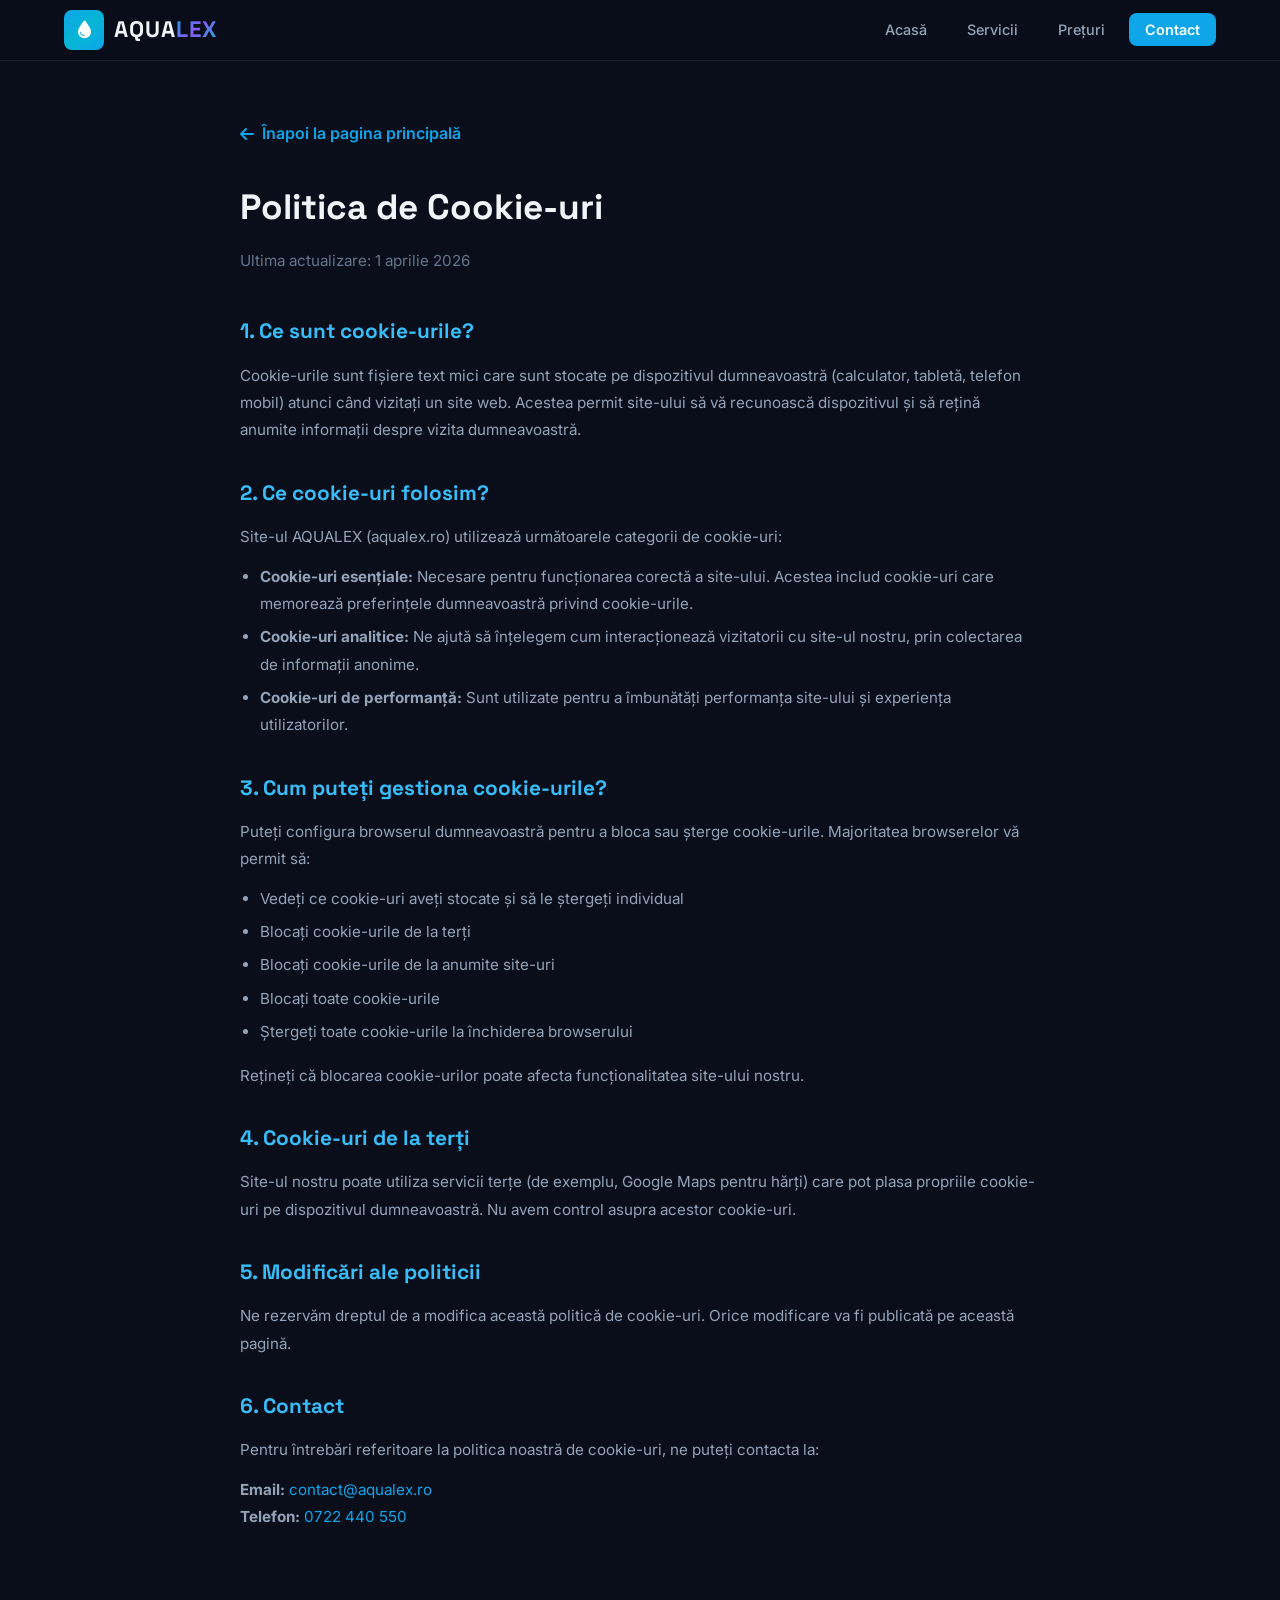
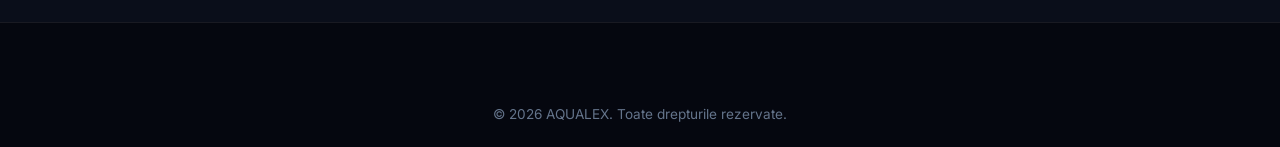
==== cookies.html @ d28e045d "Initial commit - AQUALEX modern car wash website" ====
<!DOCTYPE html>
<html lang="ro">
<head>
    <meta charset="UTF-8">
    <meta name="viewport" content="width=device-width, initial-scale=1.0">
    <title>Politica de Cookie-uri | AQUALEX</title>
    <link rel="preconnect" href="https://fonts.googleapis.com">
    <link rel="preconnect" href="https://fonts.gstatic.com" crossorigin>
    <link href="https://fonts.googleapis.com/css2?family=Inter:wght@300;400;500;600;700&family=Space+Grotesk:wght@400;500;600;700&display=swap" rel="stylesheet">
    <link rel="stylesheet" href="https://cdnjs.cloudflare.com/ajax/libs/font-awesome/6.5.1/css/all.min.css">
    <link rel="stylesheet" href="styles.css">
    <style>
        .legal-page { padding: 120px 0 80px; }
        .legal-page h1 { font-family: var(--font-display); font-size: 2.2rem; margin-bottom: 10px; }
        .legal-page .subtitle { color: var(--text-muted); margin-bottom: 40px; }
        .legal-content { max-width: 800px; margin: 0 auto; }
        .legal-content h2 { font-family: var(--font-display); font-size: 1.3rem; margin: 32px 0 12px; color: var(--primary-light); }
        .legal-content p, .legal-content li { color: var(--text-secondary); font-size: 0.95rem; line-height: 1.8; margin-bottom: 12px; }
        .legal-content ul { padding-left: 20px; margin-bottom: 16px; }
        .legal-content li { list-style: disc; margin-bottom: 6px; }
        .back-link { display: inline-flex; align-items: center; gap: 8px; color: var(--primary); font-weight: 600; margin-bottom: 30px; }
        .back-link:hover { gap: 12px; }
    </style>
</head>
<body>
    <nav id="navbar" class="navbar scrolled">
        <div class="nav-container">
            <a href="index.html" class="nav-logo">
                <div class="logo-icon"><i class="fas fa-droplet"></i></div>
                <span class="logo-text">AQUA<span class="logo-highlight">LEX</span></span>
            </a>
            <ul class="nav-menu">
                <li><a href="index.html" class="nav-link">Acasă</a></li>
                <li><a href="index.html#services" class="nav-link">Servicii</a></li>
                <li><a href="index.html#pricing" class="nav-link">Prețuri</a></li>
                <li><a href="index.html#contact" class="nav-link nav-cta">Contact</a></li>
            </ul>
        </div>
    </nav>

    <section class="legal-page">
        <div class="container">
            <div class="legal-content">
                <a href="index.html" class="back-link"><i class="fas fa-arrow-left"></i> Înapoi la pagina principală</a>
                <h1>Politica de Cookie-uri</h1>
                <p class="subtitle">Ultima actualizare: 1 aprilie 2026</p>

                <h2>1. Ce sunt cookie-urile?</h2>
                <p>Cookie-urile sunt fișiere text mici care sunt stocate pe dispozitivul dumneavoastră (calculator, tabletă, telefon mobil) atunci când vizitați un site web. Acestea permit site-ului să vă recunoască dispozitivul și să rețină anumite informații despre vizita dumneavoastră.</p>

                <h2>2. Ce cookie-uri folosim?</h2>
                <p>Site-ul AQUALEX (aqualex.ro) utilizează următoarele categorii de cookie-uri:</p>
                <ul>
                    <li><strong>Cookie-uri esențiale:</strong> Necesare pentru funcționarea corectă a site-ului. Acestea includ cookie-uri care memorează preferințele dumneavoastră privind cookie-urile.</li>
                    <li><strong>Cookie-uri analitice:</strong> Ne ajută să înțelegem cum interacționează vizitatorii cu site-ul nostru, prin colectarea de informații anonime.</li>
                    <li><strong>Cookie-uri de performanță:</strong> Sunt utilizate pentru a îmbunătăți performanța site-ului și experiența utilizatorilor.</li>
                </ul>

                <h2>3. Cum puteți gestiona cookie-urile?</h2>
                <p>Puteți configura browserul dumneavoastră pentru a bloca sau șterge cookie-urile. Majoritatea browserelor vă permit să:</p>
                <ul>
                    <li>Vedeți ce cookie-uri aveți stocate și să le ștergeți individual</li>
                    <li>Blocați cookie-urile de la terți</li>
                    <li>Blocați cookie-urile de la anumite site-uri</li>
                    <li>Blocați toate cookie-urile</li>
                    <li>Ștergeți toate cookie-urile la închiderea browserului</li>
                </ul>
                <p>Rețineți că blocarea cookie-urilor poate afecta funcționalitatea site-ului nostru.</p>

                <h2>4. Cookie-uri de la terți</h2>
                <p>Site-ul nostru poate utiliza servicii terțe (de exemplu, Google Maps pentru hărți) care pot plasa propriile cookie-uri pe dispozitivul dumneavoastră. Nu avem control asupra acestor cookie-uri.</p>

                <h2>5. Modificări ale politicii</h2>
                <p>Ne rezervăm dreptul de a modifica această politică de cookie-uri. Orice modificare va fi publicată pe această pagină.</p>

                <h2>6. Contact</h2>
                <p>Pentru întrebări referitoare la politica noastră de cookie-uri, ne puteți contacta la:</p>
                <p><strong>Email:</strong> <a href="mailto:contact@aqualex.ro" style="color: var(--primary)">contact@aqualex.ro</a><br>
                <strong>Telefon:</strong> <a href="tel:0722440550" style="color: var(--primary)">0722 440 550</a></p>
            </div>
        </div>
    </section>

    <footer class="footer">
        <div class="container">
            <div class="footer-bottom" style="border-top: none;">
                <p>&copy; 2026 AQUALEX. Toate drepturile rezervate.</p>
            </div>
        </div>
    </footer>
</body>
</html>
---- styles.css ----
/* ===== CSS Variables & Reset ===== */
:root {
    --primary: #0ea5e9;
    --primary-dark: #0284c7;
    --primary-light: #38bdf8;
    --accent: #06b6d4;
    --bg-dark: #0a0e1a;
    --bg-section: #0d1225;
    --bg-card: rgba(15, 23, 42, 0.8);
    --bg-card-hover: rgba(20, 30, 55, 0.9);
    --glass: rgba(255, 255, 255, 0.05);
    --glass-border: rgba(255, 255, 255, 0.08);
    --text-primary: #f1f5f9;
    --text-secondary: #94a3b8;
    --text-muted: #64748b;
    --gradient-primary: linear-gradient(135deg, #0ea5e9, #06b6d4, #0ea5e9);
    --gradient-hero: linear-gradient(135deg, #0ea5e9 0%, #8b5cf6 50%, #06b6d4 100%);
    --gradient-card: linear-gradient(145deg, rgba(14, 165, 233, 0.1), rgba(6, 182, 212, 0.05));
    --shadow-sm: 0 2px 8px rgba(0, 0, 0, 0.3);
    --shadow-md: 0 4px 20px rgba(0, 0, 0, 0.4);
    --shadow-lg: 0 8px 40px rgba(0, 0, 0, 0.5);
    --shadow-glow: 0 0 30px rgba(14, 165, 233, 0.2);
    --radius-sm: 8px;
    --radius-md: 12px;
    --radius-lg: 20px;
    --radius-xl: 28px;
    --transition: 0.3s cubic-bezier(0.4, 0, 0.2, 1);
    --font-main: 'Inter', -apple-system, BlinkMacSystemFont, sans-serif;
    --font-display: 'Space Grotesk', sans-serif;
}

*, *::before, *::after {
    margin: 0;
    padding: 0;
    box-sizing: border-box;
}

html {
    scroll-behavior: smooth;
    scroll-padding-top: 80px;
}

body {
    font-family: var(--font-main);
    background: var(--bg-dark);
    color: var(--text-primary);
    line-height: 1.7;
    overflow-x: hidden;
    -webkit-font-smoothing: antialiased;
}

a {
    text-decoration: none;
    color: inherit;
    transition: var(--transition);
}

ul { list-style: none; }
img { max-width: 100%; display: block; }

.container {
    max-width: 1200px;
    margin: 0 auto;
    padding: 0 24px;
}

.section {
    padding: 100px 0;
    position: relative;
}

/* ===== Preloader ===== */
#preloader {
    position: fixed;
    inset: 0;
    background: var(--bg-dark);
    z-index: 10000;
    display: flex;
    align-items: center;
    justify-content: center;
    transition: opacity 0.5s, visibility 0.5s;
}

#preloader.hidden {
    opacity: 0;
    visibility: hidden;
}

.loader {
    display: flex;
    flex-direction: column;
    align-items: center;
    gap: 20px;
}

.loader span {
    font-family: var(--font-display);
    font-size: 1.5rem;
    font-weight: 700;
    letter-spacing: 4px;
    background: var(--gradient-hero);
    -webkit-background-clip: text;
    -webkit-text-fill-color: transparent;
    background-clip: text;
}

.water-drop {
    width: 40px;
    height: 40px;
    background: var(--gradient-primary);
    border-radius: 50% 50% 50% 0;
    transform: rotate(-45deg);
    animation: dropPulse 1.2s ease-in-out infinite;
}

@keyframes dropPulse {
    0%, 100% { transform: rotate(-45deg) scale(1); opacity: 1; }
    50% { transform: rotate(-45deg) scale(1.2); opacity: 0.7; }
}

/* ===== Cookie Banner ===== */
.cookie-banner {
    position: fixed;
    bottom: 0;
    left: 0;
    right: 0;
    z-index: 9999;
    background: rgba(10, 14, 26, 0.98);
    backdrop-filter: blur(20px);
    border-top: 1px solid var(--glass-border);
    padding: 20px;
    transform: translateY(100%);
    transition: transform 0.5s cubic-bezier(0.4, 0, 0.2, 1);
}

.cookie-banner.show {
    transform: translateY(0);
}

.cookie-content {
    max-width: 1200px;
    margin: 0 auto;
    display: flex;
    align-items: center;
    gap: 16px;
    flex-wrap: wrap;
}

.cookie-content i {
    font-size: 1.8rem;
    color: var(--primary);
}

.cookie-content p {
    flex: 1;
    min-width: 280px;
    font-size: 0.9rem;
    color: var(--text-secondary);
}

.cookie-content p a {
    color: var(--primary);
    text-decoration: underline;
}

.cookie-buttons {
    display: flex;
    gap: 10px;
}

.btn-cookie {
    padding: 10px 24px;
    border-radius: var(--radius-sm);
    border: none;
    cursor: pointer;
    font-family: var(--font-main);
    font-weight: 600;
    font-size: 0.85rem;
    transition: var(--transition);
}

.btn-cookie.accept {
    background: var(--primary);
    color: white;
}

.btn-cookie.accept:hover {
    background: var(--primary-dark);
}

.btn-cookie.reject {
    background: transparent;
    color: var(--text-secondary);
    border: 1px solid var(--glass-border);
}

.btn-cookie.reject:hover {
    border-color: var(--text-muted);
    color: var(--text-primary);
}

/* ===== Navigation ===== */
.navbar {
    position: fixed;
    top: 0;
    left: 0;
    right: 0;
    z-index: 1000;
    padding: 16px 0;
    transition: var(--transition);
}

.navbar.scrolled {
    background: rgba(10, 14, 26, 0.95);
    backdrop-filter: blur(20px);
    border-bottom: 1px solid var(--glass-border);
    padding: 10px 0;
}

.nav-container {
    max-width: 1200px;
    margin: 0 auto;
    padding: 0 24px;
    display: flex;
    align-items: center;
    justify-content: space-between;
}

.nav-logo {
    display: flex;
    align-items: center;
    gap: 10px;
    z-index: 1001;
}

.logo-icon {
    width: 40px;
    height: 40px;
    background: var(--gradient-primary);
    border-radius: var(--radius-sm);
    display: flex;
    align-items: center;
    justify-content: center;
    font-size: 1.1rem;
    color: white;
}

.logo-text {
    font-family: var(--font-display);
    font-size: 1.4rem;
    font-weight: 700;
    color: var(--text-primary);
    letter-spacing: 1px;
}

.logo-highlight {
    background: var(--gradient-hero);
    -webkit-background-clip: text;
    -webkit-text-fill-color: transparent;
    background-clip: text;
}

.nav-menu {
    display: flex;
    align-items: center;
    gap: 8px;
}

.nav-link {
    padding: 8px 16px;
    font-size: 0.9rem;
    font-weight: 500;
    color: var(--text-secondary);
    border-radius: var(--radius-sm);
    transition: var(--transition);
}

.nav-link:hover, .nav-link.active {
    color: var(--text-primary);
    background: var(--glass);
}

.nav-cta {
    background: var(--primary) !important;
    color: white !important;
    font-weight: 600;
}

.nav-cta:hover {
    background: var(--primary-dark) !important;
    transform: translateY(-1px);
}

.nav-toggle {
    display: none;
    flex-direction: column;
    gap: 5px;
    cursor: pointer;
    z-index: 1001;
    padding: 5px;
}

.nav-toggle span {
    width: 24px;
    height: 2px;
    background: var(--text-primary);
    transition: var(--transition);
    border-radius: 2px;
}

.nav-toggle.active span:nth-child(1) {
    transform: rotate(45deg) translate(5px, 5px);
}

.nav-toggle.active span:nth-child(2) {
    opacity: 0;
}

.nav-toggle.active span:nth-child(3) {
    transform: rotate(-45deg) translate(5px, -5px);
}

/* ===== Hero ===== */
.hero {
    min-height: 100vh;
    display: flex;
    align-items: center;
    justify-content: center;
    position: relative;
    overflow: hidden;
    padding-top: 80px;
}

.hero-bg {
    position: absolute;
    inset: 0;
    overflow: hidden;
}

.gradient-orb {
    position: absolute;
    border-radius: 50%;
    filter: blur(100px);
    opacity: 0.4;
}

.orb-1 {
    width: 600px;
    height: 600px;
    background: var(--primary);
    top: -200px;
    right: -100px;
    animation: orbFloat 8s ease-in-out infinite;
}

.orb-2 {
    width: 400px;
    height: 400px;
    background: #8b5cf6;
    bottom: -100px;
    left: -100px;
    animation: orbFloat 10s ease-in-out infinite reverse;
}

.orb-3 {
    width: 300px;
    height: 300px;
    background: var(--accent);
    top: 50%;
    left: 50%;
    transform: translate(-50%, -50%);
    animation: orbFloat 12s ease-in-out infinite 2s;
}

@keyframes orbFloat {
    0%, 100% { transform: translate(0, 0); }
    33% { transform: translate(30px, -30px); }
    66% { transform: translate(-20px, 20px); }
}

.hero-particles {
    position: absolute;
    inset: 0;
}

.particle {
    position: absolute;
    width: 3px;
    height: 3px;
    background: var(--primary-light);
    border-radius: 50%;
    opacity: 0;
    animation: particleFloat linear infinite;
}

@keyframes particleFloat {
    0% { opacity: 0; transform: translateY(100vh) scale(0); }
    10% { opacity: 0.6; }
    90% { opacity: 0.6; }
    100% { opacity: 0; transform: translateY(-100px) scale(1); }
}

.hero-content {
    text-align: center;
    position: relative;
    z-index: 1;
    max-width: 800px;
    padding: 0 24px;
}

.hero-badge {
    display: inline-flex;
    align-items: center;
    gap: 8px;
    padding: 8px 20px;
    background: rgba(14, 165, 233, 0.15);
    border: 1px solid rgba(14, 165, 233, 0.3);
    border-radius: 50px;
    font-size: 0.85rem;
    color: var(--primary-light);
    margin-bottom: 24px;
    animation: fadeInDown 0.8s ease;
}

.hero-badge i {
    font-size: 0.75rem;
}

.hero h1 {
    font-family: var(--font-display);
    font-size: clamp(2.5rem, 6vw, 4.5rem);
    font-weight: 800;
    line-height: 1.1;
    margin-bottom: 20px;
    animation: fadeInUp 0.8s ease 0.2s both;
}

.gradient-text {
    background: var(--gradient-hero);
    -webkit-background-clip: text;
    -webkit-text-fill-color: transparent;
    background-clip: text;
    background-size: 200% auto;
    animation: gradientShift 4s ease-in-out infinite;
}

@keyframes gradientShift {
    0%, 100% { background-position: 0% center; }
    50% { background-position: 100% center; }
}

.hero-subtitle {
    font-size: 1.15rem;
    color: var(--text-secondary);
    margin-bottom: 36px;
    animation: fadeInUp 0.8s ease 0.4s both;
}

.hero-actions {
    display: flex;
    gap: 16px;
    justify-content: center;
    flex-wrap: wrap;
    margin-bottom: 60px;
    animation: fadeInUp 0.8s ease 0.6s both;
}

/* Buttons */
.btn {
    display: inline-flex;
    align-items: center;
    gap: 10px;
    padding: 14px 32px;
    border-radius: var(--radius-xl);
    font-family: var(--font-main);
    font-weight: 600;
    font-size: 0.95rem;
    border: none;
    cursor: pointer;
    transition: var(--transition);
    position: relative;
    overflow: hidden;
}

.btn-primary {
    background: var(--gradient-primary);
    color: white;
    box-shadow: 0 4px 20px rgba(14, 165, 233, 0.3);
}

.btn-primary:hover {
    transform: translateY(-2px);
    box-shadow: 0 6px 30px rgba(14, 165, 233, 0.4);
}

.btn-primary i {
    transition: transform 0.3s;
}

.btn-primary:hover i {
    transform: translateX(4px);
}

.btn-outline {
    background: transparent;
    color: var(--text-primary);
    border: 1.5px solid var(--glass-border);
    backdrop-filter: blur(10px);
}

.btn-outline:hover {
    border-color: var(--primary);
    color: var(--primary-light);
    background: rgba(14, 165, 233, 0.1);
    transform: translateY(-2px);
}

.btn-full {
    width: 100%;
    justify-content: center;
}

/* Hero Stats */
.hero-stats {
    display: flex;
    align-items: center;
    justify-content: center;
    gap: 40px;
    animation: fadeInUp 0.8s ease 0.8s both;
}

.stat {
    text-align: center;
}

.stat-number {
    font-family: var(--font-display);
    font-size: 2.2rem;
    font-weight: 700;
    color: var(--text-primary);
}

.stat-plus {
    font-family: var(--font-display);
    font-size: 1.5rem;
    font-weight: 700;
    color: var(--primary);
}

.stat-label {
    display: block;
    font-size: 0.85rem;
    color: var(--text-muted);
    margin-top: 4px;
}

.stat-divider {
    width: 1px;
    height: 40px;
    background: var(--glass-border);
}

/* Scroll Indicator */
.scroll-indicator {
    position: absolute;
    bottom: 30px;
    left: 50%;
    transform: translateX(-50%);
    display: flex;
    flex-direction: column;
    align-items: center;
    gap: 8px;
    animation: fadeInUp 1s ease 1.2s both;
}

.mouse {
    width: 24px;
    height: 38px;
    border: 2px solid var(--text-muted);
    border-radius: 12px;
    display: flex;
    justify-content: center;
    padding-top: 8px;
}

.wheel {
    width: 3px;
    height: 8px;
    background: var(--primary);
    border-radius: 3px;
    animation: scroll 2s ease-in-out infinite;
}

@keyframes scroll {
    0% { opacity: 1; transform: translateY(0); }
    100% { opacity: 0; transform: translateY(12px); }
}

.scroll-indicator span {
    font-size: 0.7rem;
    color: var(--text-muted);
    letter-spacing: 2px;
    text-transform: uppercase;
}

/* ===== Section Header ===== */
.section-header {
    text-align: center;
    margin-bottom: 60px;
}

.section-tag {
    display: inline-block;
    padding: 6px 16px;
    background: rgba(14, 165, 233, 0.1);
    border: 1px solid rgba(14, 165, 233, 0.2);
    border-radius: 50px;
    font-size: 0.8rem;
    font-weight: 600;
    color: var(--primary);
    text-transform: uppercase;
    letter-spacing: 2px;
    margin-bottom: 16px;
}

.section-header h2 {
    font-family: var(--font-display);
    font-size: clamp(1.8rem, 4vw, 2.8rem);
    font-weight: 700;
    line-height: 1.2;
    margin-bottom: 16px;
}

.section-desc {
    color: var(--text-secondary);
    max-width: 600px;
    margin: 0 auto;
    font-size: 1.05rem;
}

/* ===== About Section ===== */
.about {
    background: var(--bg-section);
}

.about-grid {
    display: grid;
    grid-template-columns: repeat(auto-fit, minmax(250px, 1fr));
    gap: 24px;
}

.about-card {
    background: var(--bg-card);
    border: 1px solid var(--glass-border);
    border-radius: var(--radius-lg);
    padding: 36px 28px;
    text-align: center;
    transition: var(--transition);
    position: relative;
    overflow: hidden;
}

.about-card::before {
    content: '';
    position: absolute;
    top: 0;
    left: 0;
    right: 0;
    height: 3px;
    background: var(--gradient-primary);
    transform: scaleX(0);
    transition: transform 0.4s;
}

.about-card:hover {
    transform: translateY(-5px);
    border-color: rgba(14, 165, 233, 0.2);
    box-shadow: var(--shadow-glow);
}

.about-card:hover::before {
    transform: scaleX(1);
}

.about-icon {
    width: 64px;
    height: 64px;
    margin: 0 auto 20px;
    background: rgba(14, 165, 233, 0.1);
    border-radius: var(--radius-md);
    display: flex;
    align-items: center;
    justify-content: center;
    font-size: 1.5rem;
    color: var(--primary);
    transition: var(--transition);
}

.about-card:hover .about-icon {
    background: var(--primary);
    color: white;
    transform: scale(1.1);
}

.about-card h3 {
    font-family: var(--font-display);
    font-size: 1.15rem;
    font-weight: 600;
    margin-bottom: 10px;
}

.about-card p {
    color: var(--text-secondary);
    font-size: 0.9rem;
}

/* ===== Services Section ===== */
.services-grid {
    display: grid;
    grid-template-columns: repeat(auto-fit, minmax(320px, 1fr));
    gap: 24px;
}

.service-card {
    background: var(--bg-card);
    border: 1px solid var(--glass-border);
    border-radius: var(--radius-lg);
    padding: 36px 28px;
    transition: var(--transition);
    position: relative;
    overflow: hidden;
}

.service-card:hover {
    transform: translateY(-5px);
    border-color: rgba(14, 165, 233, 0.3);
    box-shadow: var(--shadow-glow);
}

.service-icon-wrap {
    margin-bottom: 20px;
}

.service-icon {
    width: 56px;
    height: 56px;
    background: var(--gradient-card);
    border: 1px solid rgba(14, 165, 233, 0.2);
    border-radius: var(--radius-md);
    display: flex;
    align-items: center;
    justify-content: center;
    font-size: 1.4rem;
    color: var(--primary);
    transition: var(--transition);
}

.service-card:hover .service-icon {
    background: var(--primary);
    color: white;
    border-color: var(--primary);
    transform: rotate(-5deg) scale(1.1);
}

.service-card h3 {
    font-family: var(--font-display);
    font-size: 1.15rem;
    font-weight: 600;
    margin-bottom: 10px;
}

.service-card p {
    color: var(--text-secondary);
    font-size: 0.9rem;
    line-height: 1.6;
}

.service-tag {
    position: absolute;
    top: 16px;
    right: 16px;
    padding: 4px 12px;
    background: rgba(14, 165, 233, 0.15);
    color: var(--primary);
    border-radius: 50px;
    font-size: 0.75rem;
    font-weight: 600;
}

/* ===== Pricing Section ===== */
.pricing {
    background: var(--bg-section);
}

.pricing-toggle {
    display: flex;
    justify-content: center;
    gap: 8px;
    margin-bottom: 40px;
    flex-wrap: wrap;
}

.toggle-btn {
    padding: 12px 28px;
    background: var(--bg-card);
    border: 1px solid var(--glass-border);
    border-radius: var(--radius-xl);
    color: var(--text-secondary);
    font-family: var(--font-main);
    font-weight: 600;
    font-size: 0.9rem;
    cursor: pointer;
    transition: var(--transition);
    display: flex;
    align-items: center;
    gap: 8px;
}

.toggle-btn:hover {
    border-color: var(--primary);
    color: var(--primary);
}

.toggle-btn.active {
    background: var(--primary);
    border-color: var(--primary);
    color: white;
    box-shadow: 0 4px 20px rgba(14, 165, 233, 0.3);
}

.pricing-tab {
    display: none;
}

.pricing-tab.active {
    display: block;
    animation: fadeIn 0.4s ease;
}

@keyframes fadeIn {
    from { opacity: 0; transform: translateY(10px); }
    to { opacity: 1; transform: translateY(0); }
}

.pricing-grid {
    display: grid;
    grid-template-columns: repeat(auto-fit, minmax(280px, 1fr));
    gap: 24px;
}

.pricing-grid-compact {
    grid-template-columns: repeat(auto-fit, minmax(300px, 1fr));
    max-width: 960px;
    margin: 0 auto;
}

.price-card {
    background: var(--bg-card);
    border: 1px solid var(--glass-border);
    border-radius: var(--radius-lg);
    overflow: hidden;
    transition: var(--transition);
    position: relative;
}

.price-card:hover {
    transform: translateY(-4px);
    border-color: rgba(14, 165, 233, 0.2);
    box-shadow: var(--shadow-glow);
}

.price-card.featured {
    border-color: rgba(14, 165, 233, 0.3);
    box-shadow: 0 0 40px rgba(14, 165, 233, 0.1);
}

.price-card.featured::before {
    content: '';
    position: absolute;
    top: 0;
    left: 0;
    right: 0;
    height: 3px;
    background: var(--gradient-primary);
}

.price-badge {
    position: absolute;
    top: 12px;
    right: 12px;
    padding: 4px 12px;
    background: var(--primary);
    color: white;
    font-size: 0.7rem;
    font-weight: 700;
    border-radius: 50px;
    text-transform: uppercase;
    letter-spacing: 1px;
}

.price-header {
    padding: 24px 24px 16px;
    display: flex;
    align-items: center;
    gap: 14px;
}

.price-icon {
    width: 44px;
    height: 44px;
    background: rgba(14, 165, 233, 0.1);
    border-radius: var(--radius-sm);
    display: flex;
    align-items: center;
    justify-content: center;
    color: var(--primary);
    font-size: 1.1rem;
}

.price-header h3 {
    font-family: var(--font-display);
    font-size: 1.1rem;
    font-weight: 600;
}

.price-body {
    padding: 0 24px 24px;
}

.price-row {
    display: flex;
    justify-content: space-between;
    align-items: center;
    padding: 10px 0;
    border-bottom: 1px solid rgba(255, 255, 255, 0.04);
    font-size: 0.9rem;
}

.price-row:last-child {
    border-bottom: none;
}

.price-row span:first-child {
    color: var(--text-secondary);
}

.price {
    font-weight: 700;
    color: var(--primary-light) !important;
    font-family: var(--font-display);
}

.price-note {
    padding: 8px 14px;
    background: rgba(234, 179, 8, 0.1);
    border-radius: var(--radius-sm);
    color: #eab308;
    font-size: 0.8rem;
    font-weight: 500;
    margin-bottom: 12px;
    text-align: center;
}

/* ===== Testimonials ===== */
.testimonials-slider {
    max-width: 900px;
    margin: 0 auto;
    overflow: hidden;
    position: relative;
}

.testimonial-track {
    display: flex;
    transition: transform 0.5s cubic-bezier(0.4, 0, 0.2, 1);
}

.testimonial-card {
    min-width: 100%;
    padding: 48px 40px;
    background: var(--bg-card);
    border: 1px solid var(--glass-border);
    border-radius: var(--radius-lg);
    text-align: center;
}

.testimonial-stars {
    color: #eab308;
    font-size: 1.1rem;
    display: flex;
    justify-content: center;
    gap: 4px;
    margin-bottom: 20px;
}

.testimonial-text {
    font-size: 1.2rem;
    font-style: italic;
    color: var(--text-primary);
    margin-bottom: 28px;
    line-height: 1.8;
}

.testimonial-author {
    display: flex;
    align-items: center;
    justify-content: center;
    gap: 14px;
}

.author-avatar {
    width: 48px;
    height: 48px;
    background: var(--gradient-primary);
    border-radius: 50%;
    display: flex;
    align-items: center;
    justify-content: center;
    font-weight: 700;
    font-size: 1.1rem;
    color: white;
}

.testimonial-author strong {
    display: block;
    font-size: 0.95rem;
}

.testimonial-author span {
    font-size: 0.8rem;
    color: var(--text-muted);
}

.slider-controls {
    display: flex;
    align-items: center;
    justify-content: center;
    gap: 16px;
    margin-top: 24px;
}

.slider-btn {
    width: 44px;
    height: 44px;
    background: var(--bg-card);
    border: 1px solid var(--glass-border);
    border-radius: 50%;
    color: var(--text-secondary);
    cursor: pointer;
    display: flex;
    align-items: center;
    justify-content: center;
    transition: var(--transition);
}

.slider-btn:hover {
    border-color: var(--primary);
    color: var(--primary);
    background: rgba(14, 165, 233, 0.1);
}

.slider-dots {
    display: flex;
    gap: 8px;
}

.slider-dot {
    width: 10px;
    height: 10px;
    background: var(--glass-border);
    border-radius: 50%;
    cursor: pointer;
    transition: var(--transition);
}

.slider-dot.active {
    background: var(--primary);
    width: 28px;
    border-radius: 5px;
}

/* ===== FAQ ===== */
.faq {
    background: var(--bg-section);
}

.faq-list {
    max-width: 750px;
    margin: 0 auto;
    display: flex;
    flex-direction: column;
    gap: 12px;
}

.faq-item {
    background: var(--bg-card);
    border: 1px solid var(--glass-border);
    border-radius: var(--radius-md);
    overflow: hidden;
    transition: var(--transition);
}

.faq-item:hover, .faq-item.active {
    border-color: rgba(14, 165, 233, 0.2);
}

.faq-question {
    width: 100%;
    padding: 20px 24px;
    display: flex;
    justify-content: space-between;
    align-items: center;
    background: none;
    border: none;
    color: var(--text-primary);
    font-family: var(--font-main);
    font-size: 1rem;
    font-weight: 600;
    cursor: pointer;
    text-align: left;
}

.faq-question i {
    color: var(--primary);
    transition: transform 0.3s;
    font-size: 0.85rem;
}

.faq-item.active .faq-question i {
    transform: rotate(180deg);
}

.faq-answer {
    max-height: 0;
    overflow: hidden;
    transition: max-height 0.4s cubic-bezier(0.4, 0, 0.2, 1);
}

.faq-item.active .faq-answer {
    max-height: 300px;
}

.faq-answer p {
    padding: 0 24px 20px;
    color: var(--text-secondary);
    font-size: 0.9rem;
    line-height: 1.7;
}

/* ===== Contact Section ===== */
.contact-grid {
    display: grid;
    grid-template-columns: 1fr 1fr;
    gap: 40px;
    align-items: start;
}

.contact-info {
    display: flex;
    flex-direction: column;
    gap: 20px;
}

.contact-card {
    display: flex;
    align-items: center;
    gap: 16px;
    padding: 20px;
    background: var(--bg-card);
    border: 1px solid var(--glass-border);
    border-radius: var(--radius-md);
    transition: var(--transition);
}

.contact-card:hover {
    border-color: rgba(14, 165, 233, 0.2);
    transform: translateX(5px);
}

.contact-icon {
    width: 50px;
    height: 50px;
    background: rgba(14, 165, 233, 0.1);
    border-radius: var(--radius-sm);
    display: flex;
    align-items: center;
    justify-content: center;
    color: var(--primary);
    font-size: 1.2rem;
    flex-shrink: 0;
}

.contact-card h4 {
    font-family: var(--font-display);
    font-size: 0.9rem;
    font-weight: 600;
    margin-bottom: 4px;
}

.contact-card p, .contact-card a {
    color: var(--text-secondary);
    font-size: 0.9rem;
}

.contact-card a:hover {
    color: var(--primary);
}

/* Contact Form */
.contact-form {
    padding: 28px;
    background: var(--bg-card);
    border: 1px solid var(--glass-border);
    border-radius: var(--radius-lg);
}

.contact-form h4 {
    font-family: var(--font-display);
    font-size: 1.1rem;
    margin-bottom: 20px;
    display: flex;
    align-items: center;
    gap: 10px;
    color: var(--text-primary);
}

.contact-form h4 i {
    color: var(--primary);
}

.form-group {
    margin-bottom: 14px;
}

.form-group input,
.form-group textarea {
    width: 100%;
    padding: 14px 18px;
    background: rgba(255, 255, 255, 0.04);
    border: 1px solid var(--glass-border);
    border-radius: var(--radius-sm);
    color: var(--text-primary);
    font-family: var(--font-main);
    font-size: 0.9rem;
    transition: var(--transition);
    outline: none;
}

.form-group input:focus,
.form-group textarea:focus {
    border-color: var(--primary);
    box-shadow: 0 0 0 3px rgba(14, 165, 233, 0.1);
}

.form-group textarea {
    resize: vertical;
    min-height: 100px;
}

/* Map */
.contact-map {
    height: 100%;
    min-height: 500px;
}

.map-wrapper {
    width: 100%;
    height: 100%;
    border-radius: var(--radius-lg);
    overflow: hidden;
    border: 1px solid var(--glass-border);
}

.map-wrapper iframe {
    width: 100%;
    height: 100%;
    min-height: 500px;
}

/* ===== Footer ===== */
.footer {
    background: rgba(5, 7, 15, 0.95);
    border-top: 1px solid var(--glass-border);
    padding: 60px 0 0;
}

.footer-grid {
    display: grid;
    grid-template-columns: 2fr 1fr 1fr 1.5fr;
    gap: 40px;
    padding-bottom: 40px;
}

.footer-brand p {
    color: var(--text-secondary);
    font-size: 0.9rem;
    margin: 16px 0;
    line-height: 1.7;
}

.social-links {
    display: flex;
    gap: 10px;
}

.social-links a {
    width: 40px;
    height: 40px;
    background: var(--glass);
    border: 1px solid var(--glass-border);
    border-radius: var(--radius-sm);
    display: flex;
    align-items: center;
    justify-content: center;
    color: var(--text-secondary);
    transition: var(--transition);
}

.social-links a:hover {
    background: var(--primary);
    border-color: var(--primary);
    color: white;
    transform: translateY(-2px);
}

.footer-links h4,
.footer-contact h4 {
    font-family: var(--font-display);
    font-size: 1rem;
    font-weight: 600;
    margin-bottom: 20px;
    color: var(--text-primary);
}

.footer-links ul {
    display: flex;
    flex-direction: column;
    gap: 10px;
}

.footer-links a {
    color: var(--text-secondary);
    font-size: 0.9rem;
    transition: var(--transition);
}

.footer-links a:hover {
    color: var(--primary);
    padding-left: 5px;
}

.footer-contact p {
    color: var(--text-secondary);
    font-size: 0.9rem;
    margin-bottom: 10px;
    display: flex;
    align-items: center;
    gap: 8px;
}

.footer-contact p i {
    color: var(--primary);
    width: 16px;
}

.footer-contact a {
    color: var(--text-secondary);
}

.footer-contact a:hover {
    color: var(--primary);
}

.footer-map {
    margin-top: 16px;
    border-radius: var(--radius-md);
    overflow: hidden;
    border: 1px solid var(--glass-border);
}

.footer-bottom {
    border-top: 1px solid var(--glass-border);
    padding: 20px 0;
    text-align: center;
}

.footer-bottom p {
    color: var(--text-muted);
    font-size: 0.85rem;
}

/* ===== Back to Top ===== */
.back-to-top {
    position: fixed;
    bottom: 30px;
    right: 30px;
    width: 48px;
    height: 48px;
    background: var(--primary);
    color: white;
    border: none;
    border-radius: 50%;
    cursor: pointer;
    font-size: 1rem;
    display: flex;
    align-items: center;
    justify-content: center;
    opacity: 0;
    visibility: hidden;
    transform: translateY(20px);
    transition: var(--transition);
    box-shadow: 0 4px 20px rgba(14, 165, 233, 0.4);
    z-index: 999;
}

.back-to-top.visible {
    opacity: 1;
    visibility: visible;
    transform: translateY(0);
}

.back-to-top:hover {
    transform: translateY(-3px);
    box-shadow: 0 6px 30px rgba(14, 165, 233, 0.5);
}

/* ===== Animations ===== */
@keyframes fadeInUp {
    from { opacity: 0; transform: translateY(30px); }
    to { opacity: 1; transform: translateY(0); }
}

@keyframes fadeInDown {
    from { opacity: 0; transform: translateY(-20px); }
    to { opacity: 1; transform: translateY(0); }
}

[data-aos] {
    opacity: 0;
    transform: translateY(30px);
    transition: opacity 0.6s ease, transform 0.6s ease;
}

[data-aos="fade-up"].aos-animate {
    opacity: 1;
    transform: translateY(0);
}

[data-aos="fade-down"] {
    transform: translateY(-30px);
}

[data-aos="fade-down"].aos-animate {
    opacity: 1;
    transform: translateY(0);
}

[data-aos="fade-right"] {
    transform: translateX(-30px);
}

[data-aos="fade-right"].aos-animate {
    opacity: 1;
    transform: translateX(0);
}

[data-aos="fade-left"] {
    transform: translateX(30px);
}

[data-aos="fade-left"].aos-animate {
    opacity: 1;
    transform: translateX(0);
}

/* ===== Responsive ===== */
@media (max-width: 1024px) {
    .footer-grid {
        grid-template-columns: 1fr 1fr;
    }
    
    .contact-grid {
        grid-template-columns: 1fr;
    }
    
    .contact-map {
        min-height: 400px;
    }
}

@media (max-width: 768px) {
    .section {
        padding: 70px 0;
    }
    
    .nav-menu {
        position: fixed;
        top: 0;
        right: -100%;
        width: 80%;
        max-width: 320px;
        height: 100vh;
        background: rgba(10, 14, 26, 0.98);
        backdrop-filter: blur(20px);
        flex-direction: column;
        padding: 100px 30px 30px;
        align-items: flex-start;
        gap: 4px;
        transition: right 0.4s cubic-bezier(0.4, 0, 0.2, 1);
        border-left: 1px solid var(--glass-border);
    }

    .nav-menu.open {
        right: 0;
    }

    .nav-link {
        width: 100%;
        padding: 14px 16px;
        font-size: 1rem;
    }

    .nav-cta {
        margin-top: 10px;
        text-align: center;
        justify-content: center;
        width: 100%;
        display: block;
    }

    .nav-toggle {
        display: flex;
    }
    
    .hero-stats {
        gap: 20px;
    }
    
    .stat-number {
        font-size: 1.8rem;
    }
    
    .services-grid {
        grid-template-columns: 1fr;
    }
    
    .pricing-grid {
        grid-template-columns: 1fr;
    }
    
    .footer-grid {
        grid-template-columns: 1fr;
        gap: 30px;
    }
    
    .testimonial-card {
        padding: 30px 24px;
    }
    
    .testimonial-text {
        font-size: 1rem;
    }
}

@media (max-width: 480px) {
    .hero-actions {
        flex-direction: column;
        align-items: stretch;
    }
    
    .btn {
        justify-content: center;
    }
    
    .hero-stats {
        flex-direction: column;
        gap: 16px;
    }
    
    .stat-divider {
        width: 40px;
        height: 1px;
    }
    
    .cookie-content {
        flex-direction: column;
        text-align: center;
    }
    
    .cookie-buttons {
        width: 100%;
    }
    
    .btn-cookie {
        flex: 1;
    }
}
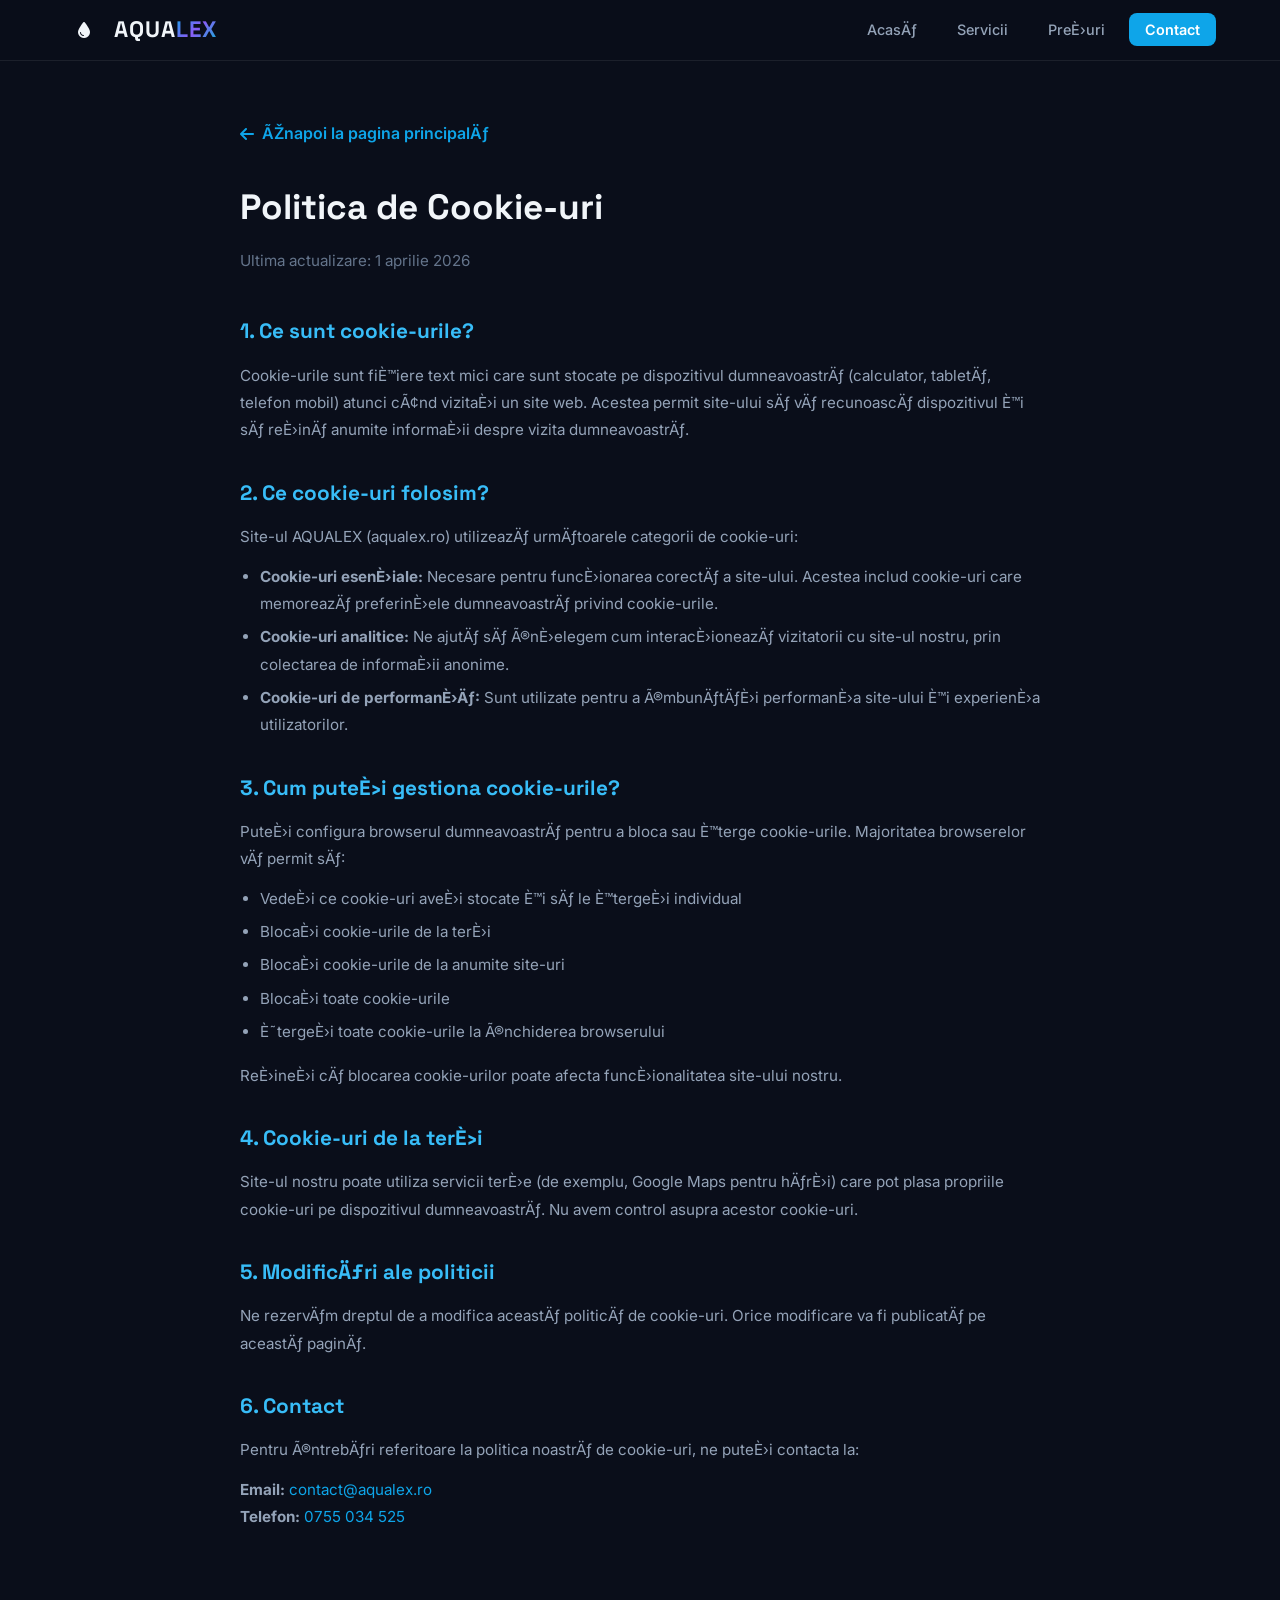
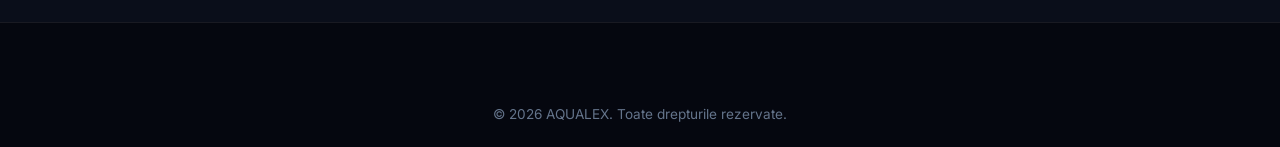
==== commit 2dbfe1ce: "Update phone number to 0755034525" ====
--- a/cookies.html
+++ b/cookies.html
@@ -1,4 +1,4 @@
-<!DOCTYPE html>
+﻿<!DOCTYPE html>
 <html lang="ro">
 <head>
     <meta charset="UTF-8">
@@ -30,9 +30,9 @@
                 <span class="logo-text">AQUA<span class="logo-highlight">LEX</span></span>
             </a>
             <ul class="nav-menu">
-                <li><a href="index.html" class="nav-link">Acasă</a></li>
+                <li><a href="index.html" class="nav-link">AcasÄƒ</a></li>
                 <li><a href="index.html#services" class="nav-link">Servicii</a></li>
-                <li><a href="index.html#pricing" class="nav-link">Prețuri</a></li>
+                <li><a href="index.html#pricing" class="nav-link">PreÈ›uri</a></li>
                 <li><a href="index.html#contact" class="nav-link nav-cta">Contact</a></li>
             </ul>
         </div>
@@ -41,42 +41,42 @@
     <section class="legal-page">
         <div class="container">
             <div class="legal-content">
-                <a href="index.html" class="back-link"><i class="fas fa-arrow-left"></i> Înapoi la pagina principală</a>
+                <a href="index.html" class="back-link"><i class="fas fa-arrow-left"></i> ÃŽnapoi la pagina principalÄƒ</a>
                 <h1>Politica de Cookie-uri</h1>
                 <p class="subtitle">Ultima actualizare: 1 aprilie 2026</p>
 
                 <h2>1. Ce sunt cookie-urile?</h2>
-                <p>Cookie-urile sunt fișiere text mici care sunt stocate pe dispozitivul dumneavoastră (calculator, tabletă, telefon mobil) atunci când vizitați un site web. Acestea permit site-ului să vă recunoască dispozitivul și să rețină anumite informații despre vizita dumneavoastră.</p>
+                <p>Cookie-urile sunt fiÈ™iere text mici care sunt stocate pe dispozitivul dumneavoastrÄƒ (calculator, tabletÄƒ, telefon mobil) atunci cÃ¢nd vizitaÈ›i un site web. Acestea permit site-ului sÄƒ vÄƒ recunoascÄƒ dispozitivul È™i sÄƒ reÈ›inÄƒ anumite informaÈ›ii despre vizita dumneavoastrÄƒ.</p>
 
                 <h2>2. Ce cookie-uri folosim?</h2>
-                <p>Site-ul AQUALEX (aqualex.ro) utilizează următoarele categorii de cookie-uri:</p>
+                <p>Site-ul AQUALEX (aqualex.ro) utilizeazÄƒ urmÄƒtoarele categorii de cookie-uri:</p>
                 <ul>
-                    <li><strong>Cookie-uri esențiale:</strong> Necesare pentru funcționarea corectă a site-ului. Acestea includ cookie-uri care memorează preferințele dumneavoastră privind cookie-urile.</li>
-                    <li><strong>Cookie-uri analitice:</strong> Ne ajută să înțelegem cum interacționează vizitatorii cu site-ul nostru, prin colectarea de informații anonime.</li>
-                    <li><strong>Cookie-uri de performanță:</strong> Sunt utilizate pentru a îmbunătăți performanța site-ului și experiența utilizatorilor.</li>
+                    <li><strong>Cookie-uri esenÈ›iale:</strong> Necesare pentru funcÈ›ionarea corectÄƒ a site-ului. Acestea includ cookie-uri care memoreazÄƒ preferinÈ›ele dumneavoastrÄƒ privind cookie-urile.</li>
+                    <li><strong>Cookie-uri analitice:</strong> Ne ajutÄƒ sÄƒ Ã®nÈ›elegem cum interacÈ›ioneazÄƒ vizitatorii cu site-ul nostru, prin colectarea de informaÈ›ii anonime.</li>
+                    <li><strong>Cookie-uri de performanÈ›Äƒ:</strong> Sunt utilizate pentru a Ã®mbunÄƒtÄƒÈ›i performanÈ›a site-ului È™i experienÈ›a utilizatorilor.</li>
                 </ul>
 
-                <h2>3. Cum puteți gestiona cookie-urile?</h2>
-                <p>Puteți configura browserul dumneavoastră pentru a bloca sau șterge cookie-urile. Majoritatea browserelor vă permit să:</p>
+                <h2>3. Cum puteÈ›i gestiona cookie-urile?</h2>
+                <p>PuteÈ›i configura browserul dumneavoastrÄƒ pentru a bloca sau È™terge cookie-urile. Majoritatea browserelor vÄƒ permit sÄƒ:</p>
                 <ul>
-                    <li>Vedeți ce cookie-uri aveți stocate și să le ștergeți individual</li>
-                    <li>Blocați cookie-urile de la terți</li>
-                    <li>Blocați cookie-urile de la anumite site-uri</li>
-                    <li>Blocați toate cookie-urile</li>
-                    <li>Ștergeți toate cookie-urile la închiderea browserului</li>
+                    <li>VedeÈ›i ce cookie-uri aveÈ›i stocate È™i sÄƒ le È™tergeÈ›i individual</li>
+                    <li>BlocaÈ›i cookie-urile de la terÈ›i</li>
+                    <li>BlocaÈ›i cookie-urile de la anumite site-uri</li>
+                    <li>BlocaÈ›i toate cookie-urile</li>
+                    <li>È˜tergeÈ›i toate cookie-urile la Ã®nchiderea browserului</li>
                 </ul>
-                <p>Rețineți că blocarea cookie-urilor poate afecta funcționalitatea site-ului nostru.</p>
+                <p>ReÈ›ineÈ›i cÄƒ blocarea cookie-urilor poate afecta funcÈ›ionalitatea site-ului nostru.</p>
 
-                <h2>4. Cookie-uri de la terți</h2>
-                <p>Site-ul nostru poate utiliza servicii terțe (de exemplu, Google Maps pentru hărți) care pot plasa propriile cookie-uri pe dispozitivul dumneavoastră. Nu avem control asupra acestor cookie-uri.</p>
+                <h2>4. Cookie-uri de la terÈ›i</h2>
+                <p>Site-ul nostru poate utiliza servicii terÈ›e (de exemplu, Google Maps pentru hÄƒrÈ›i) care pot plasa propriile cookie-uri pe dispozitivul dumneavoastrÄƒ. Nu avem control asupra acestor cookie-uri.</p>
 
-                <h2>5. Modificări ale politicii</h2>
-                <p>Ne rezervăm dreptul de a modifica această politică de cookie-uri. Orice modificare va fi publicată pe această pagină.</p>
+                <h2>5. ModificÄƒri ale politicii</h2>
+                <p>Ne rezervÄƒm dreptul de a modifica aceastÄƒ politicÄƒ de cookie-uri. Orice modificare va fi publicatÄƒ pe aceastÄƒ paginÄƒ.</p>
 
                 <h2>6. Contact</h2>
-                <p>Pentru întrebări referitoare la politica noastră de cookie-uri, ne puteți contacta la:</p>
+                <p>Pentru Ã®ntrebÄƒri referitoare la politica noastrÄƒ de cookie-uri, ne puteÈ›i contacta la:</p>
                 <p><strong>Email:</strong> <a href="mailto:contact@aqualex.ro" style="color: var(--primary)">contact@aqualex.ro</a><br>
-                <strong>Telefon:</strong> <a href="tel:0722440550" style="color: var(--primary)">0722 440 550</a></p>
+                <strong>Telefon:</strong> <a href="tel:0755034525" style="color: var(--primary)">0755 034 525</a></p>
             </div>
         </div>
     </section>
--- a/styles.css
+++ b/styles.css
@@ -104,18 +104,16 @@
     background-clip: text;
 }
 
-.water-drop {
-    width: 40px;
-    height: 40px;
-    background: var(--gradient-primary);
-    border-radius: 50% 50% 50% 0;
-    transform: rotate(-45deg);
+.loader-logo {
+    width: 50px;
+    height: 50px;
+    object-fit: contain;
     animation: dropPulse 1.2s ease-in-out infinite;
 }
 
 @keyframes dropPulse {
-    0%, 100% { transform: rotate(-45deg) scale(1); opacity: 1; }
-    50% { transform: rotate(-45deg) scale(1.2); opacity: 0.7; }
+    0%, 100% { transform: scale(1); opacity: 1; }
+    50% { transform: scale(1.2); opacity: 0.7; }
 }
 
 /* ===== Cookie Banner ===== */
@@ -236,13 +234,24 @@
 .logo-icon {
     width: 40px;
     height: 40px;
-    background: var(--gradient-primary);
     border-radius: var(--radius-sm);
     display: flex;
     align-items: center;
     justify-content: center;
-    font-size: 1.1rem;
-    color: white;
+    overflow: hidden;
+}
+
+.logo-icon img {
+    width: 100%;
+    height: 100%;
+    object-fit: contain;
+}
+
+.toggle-logo {
+    width: 18px;
+    height: 18px;
+    object-fit: contain;
+    vertical-align: middle;
 }
 
 .logo-text {
@@ -518,6 +527,18 @@
 .btn-full {
     width: 100%;
     justify-content: center;
+}
+
+/* Hero Explore Button */
+.hero-explore {
+    display: flex;
+    justify-content: center;
+    margin-bottom: 60px;
+}
+
+.btn-explore {
+    padding: 12px 28px;
+    font-size: 0.9rem;
 }
 
 /* Hero Stats */
@@ -775,6 +796,18 @@
     line-height: 1.6;
 }
 
+/* Service Links */
+a.service-card.service-link {
+    display: block;
+    color: inherit;
+    text-decoration: none;
+    cursor: pointer;
+}
+
+a.service-card.service-link:hover {
+    text-decoration: none;
+}
+
 .service-tag {
     position: absolute;
     top: 16px;
@@ -1283,18 +1316,32 @@
     padding: 60px 0 0;
 }
 
-.footer-grid {
-    display: grid;
-    grid-template-columns: 2fr 1fr 1fr 1.5fr;
-    gap: 40px;
-    padding-bottom: 40px;
-}
-
-.footer-brand p {
+.footer-top {
+    display: flex;
+    flex-direction: column;
+    gap: 30px;
+    padding-bottom: 30px;
+}
+
+.footer-brand-row {
+    text-align: center;
+}
+
+.footer-brand-row .nav-logo {
+    display: inline-flex;
+    margin-bottom: 12px;
+}
+
+.footer-brand-row p {
     color: var(--text-secondary);
     font-size: 0.9rem;
-    margin: 16px 0;
+    max-width: 500px;
+    margin: 0 auto 16px;
     line-height: 1.7;
+}
+
+.footer-brand-row .social-links {
+    justify-content: center;
 }
 
 .social-links {
@@ -1322,59 +1369,105 @@
     transform: translateY(-2px);
 }
 
-.footer-links h4,
-.footer-contact h4 {
-    font-family: var(--font-display);
-    font-size: 1rem;
-    font-weight: 600;
-    margin-bottom: 20px;
-    color: var(--text-primary);
-}
-
-.footer-links ul {
-    display: flex;
-    flex-direction: column;
-    gap: 10px;
-}
-
-.footer-links a {
+.footer-contact-row {
+    display: flex;
+    justify-content: center;
+    gap: 24px;
+    flex-wrap: wrap;
+}
+
+.footer-contact-item {
+    display: flex;
+    align-items: center;
+    gap: 8px;
     color: var(--text-secondary);
     font-size: 0.9rem;
     transition: var(--transition);
 }
 
-.footer-links a:hover {
-    color: var(--primary);
-    padding-left: 5px;
-}
-
-.footer-contact p {
-    color: var(--text-secondary);
-    font-size: 0.9rem;
-    margin-bottom: 10px;
-    display: flex;
-    align-items: center;
-    gap: 8px;
-}
-
-.footer-contact p i {
+.footer-contact-item i {
     color: var(--primary);
     width: 16px;
-}
-
-.footer-contact a {
-    color: var(--text-secondary);
-}
-
-.footer-contact a:hover {
+    text-align: center;
+}
+
+.footer-contact-item:hover {
     color: var(--primary);
 }
 
 .footer-map {
-    margin-top: 16px;
+    max-width: 600px;
+    margin: 0 auto;
     border-radius: var(--radius-md);
     overflow: hidden;
     border: 1px solid var(--glass-border);
+}
+
+.footer-map-link {
+    display: flex;
+    align-items: center;
+    justify-content: center;
+    padding: 20px;
+    background: var(--glass-bg);
+    text-decoration: none;
+    color: var(--accent);
+    transition: all 0.3s ease;
+}
+
+.footer-map-link:hover {
+    background: rgba(0, 212, 170, 0.08);
+}
+
+.footer-map-content {
+    display: flex;
+    align-items: center;
+    gap: 10px;
+    font-size: 0.95rem;
+    font-weight: 500;
+}
+
+.footer-nav-legal {
+    border-top: 1px solid var(--glass-border);
+    padding: 30px 0;
+    display: flex;
+    flex-direction: column;
+    gap: 20px;
+}
+
+.footer-nav-row {
+    text-align: center;
+}
+
+.footer-nav-row h4 {
+    font-family: var(--font-display);
+    font-size: 0.85rem;
+    font-weight: 600;
+    color: var(--text-primary);
+    margin-bottom: 10px;
+    text-transform: uppercase;
+    letter-spacing: 1px;
+}
+
+.footer-horizontal-links {
+    display: flex;
+    justify-content: center;
+    gap: 8px;
+    flex-wrap: wrap;
+}
+
+.footer-horizontal-links a {
+    color: var(--text-secondary);
+    font-size: 0.85rem;
+    padding: 6px 14px;
+    border-radius: var(--radius-sm);
+    transition: var(--transition);
+    border: 1px solid transparent;
+}
+
+.footer-horizontal-links a:hover {
+    color: var(--primary);
+    border-color: rgba(14, 165, 233, 0.2);
+    background: rgba(14, 165, 233, 0.05);
 }
 
 .footer-bottom {
@@ -1386,6 +1479,123 @@
 .footer-bottom p {
     color: var(--text-muted);
     font-size: 0.85rem;
+}
+
+/* ADDED: Accordion - Pricing Mobile */
+.pricing-accordion {
+    display: none;
+}
+
+.accordion-group {
+    background: var(--bg-card);
+    border: 1px solid var(--glass-border);
+    border-radius: var(--radius-md);
+    margin-bottom: 10px;
+    overflow: hidden;
+    transition: var(--transition);
+}
+
+.accordion-group:hover,
+.accordion-group.active {
+    border-color: rgba(14, 165, 233, 0.2);
+}
+
+.accordion-header {
+    width: 100%;
+    display: flex;
+    align-items: center;
+    justify-content: space-between;
+    padding: 16px 20px;
+    background: rgba(14, 165, 233, 0.05);
+    border: none;
+    color: var(--text-primary);
+    font-family: var(--font-main);
+    font-size: 0.95rem;
+    font-weight: 600;
+    cursor: pointer;
+    gap: 12px;
+}
+
+.accordion-header-content {
+    display: flex;
+    align-items: center;
+    gap: 12px;
+}
+
+.accordion-header-content i {
+    color: var(--primary);
+    font-size: 1.1rem;
+    width: 20px;
+    text-align: center;
+}
+
+.accordion-badge {
+    padding: 3px 10px;
+    background: var(--primary);
+    color: white;
+    font-size: 0.65rem;
+    font-weight: 700;
+    border-radius: 50px;
+    text-transform: uppercase;
+    letter-spacing: 1px;
+}
+
+.accordion-arrow {
+    color: var(--primary);
+    font-size: 0.8rem;
+    transition: transform 0.3s ease;
+    flex-shrink: 0;
+}
+
+.accordion-group.active .accordion-arrow {
+    transform: rotate(180deg);
+}
+
+.accordion-body {
+    max-height: 0;
+    overflow: hidden;
+    transition: max-height 0.3s ease;
+}
+
+.accordion-body .price-row {
+    padding: 10px 20px;
+}
+
+.accordion-body .price-note {
+    margin: 8px 20px;
+}
+
+/* ADDED: Sticky CTA - Mobile only */
+.sticky-cta {
+    display: none;
+    position: fixed;
+    bottom: 0;
+    left: 0;
+    right: 0;
+    z-index: 9998;
+    background: var(--primary);
+    color: white;
+    text-align: center;
+    padding: 16px 24px;
+    font-family: var(--font-main);
+    font-size: 1rem;
+    font-weight: 700;
+    align-items: center;
+    justify-content: center;
+    gap: 10px;
+    box-shadow: 0 -4px 20px rgba(0, 0, 0, 0.4);
+    transform: translateY(100%);
+    transition: transform 0.4s cubic-bezier(0.4, 0, 0.2, 1);
+    text-decoration: none;
+    border-radius: 0;
+}
+
+.sticky-cta.visible {
+    transform: translateY(0);
+}
+
+.sticky-cta i {
+    font-size: 1rem;
 }
 
 /* ===== Back to Top ===== */
@@ -1474,10 +1684,6 @@
 
 /* ===== Responsive ===== */
 @media (max-width: 1024px) {
-    .footer-grid {
-        grid-template-columns: 1fr 1fr;
-    }
-    
     .contact-grid {
         grid-template-columns: 1fr;
     }
@@ -1539,6 +1745,18 @@
         font-size: 1.8rem;
     }
     
+    .footer-contact-row {
+        flex-direction: column;
+        align-items: center;
+        gap: 12px;
+    }
+    
+    .footer-horizontal-links {
+        flex-direction: column;
+        align-items: center;
+        gap: 4px;
+    }
+    
     .services-grid {
         grid-template-columns: 1fr;
     }
@@ -1547,9 +1765,31 @@
         grid-template-columns: 1fr;
     }
     
-    .footer-grid {
-        grid-template-columns: 1fr;
-        gap: 30px;
+    /* ADDED: Accordion visible on mobile, hide desktop grid */
+    .pricing-accordion {
+        display: block;
+    }
+    
+    .pricing-desktop {
+        display: none !important;
+    }
+    
+    /* ADDED: Sticky CTA visible on mobile */
+    .sticky-cta {
+        display: flex;
+    }
+    
+    /* ADDED: Bottom padding so sticky CTA doesn't cover content */
+    body {
+        padding-bottom: 60px;
+    }
+    
+    .back-to-top {
+        bottom: 70px;
+    }
+    
+    .footer-map {
+        max-width: 100%;
     }
     
     .testimonial-card {
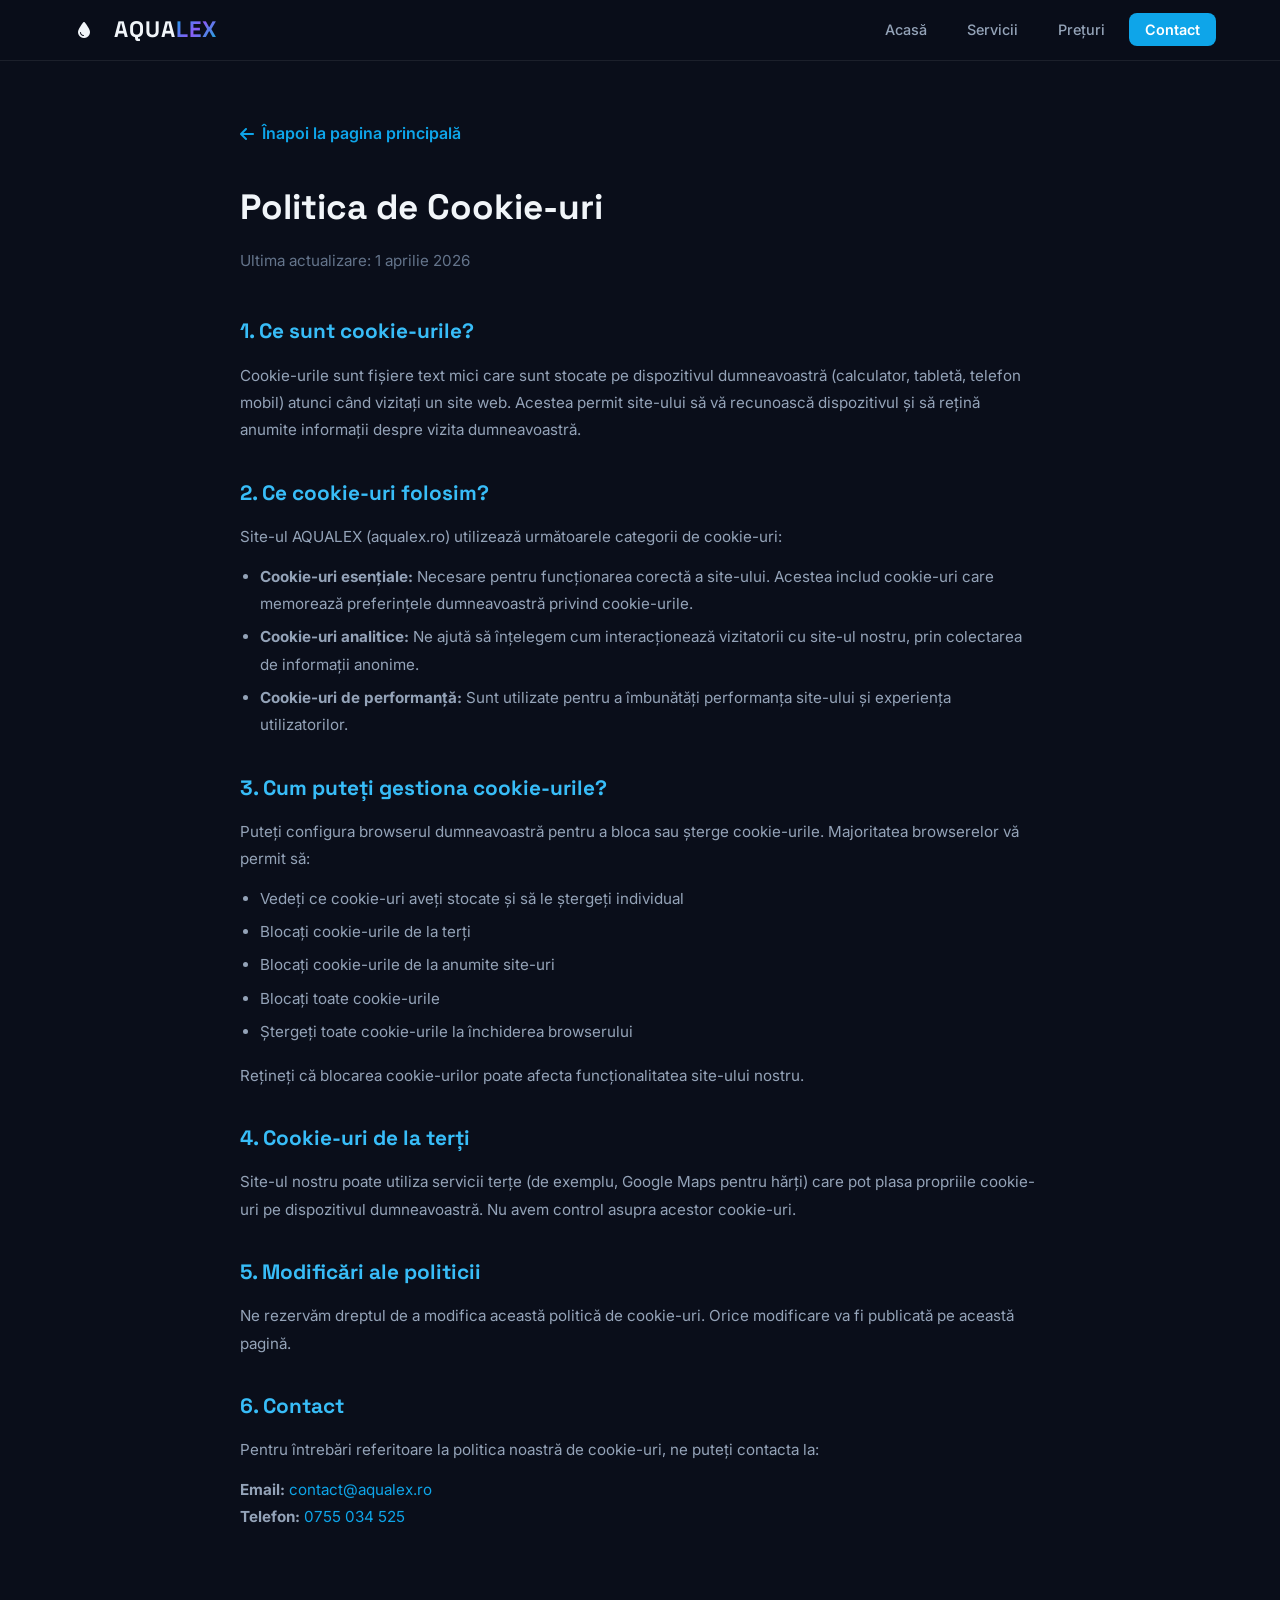
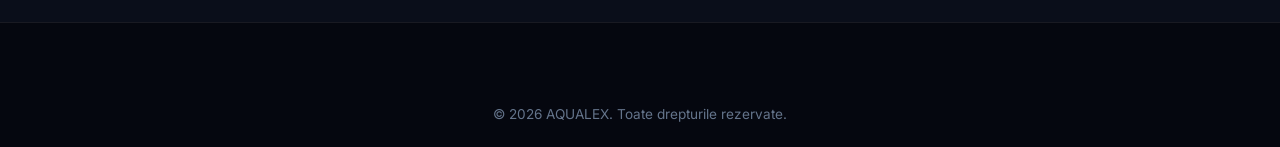
==== commit 5714d2a7: "Fix: update phone number preserving original encoding" ====
--- a/cookies.html
+++ b/cookies.html
@@ -1,4 +1,4 @@
-﻿<!DOCTYPE html>
+<!DOCTYPE html>
 <html lang="ro">
 <head>
     <meta charset="UTF-8">
@@ -30,9 +30,9 @@
                 <span class="logo-text">AQUA<span class="logo-highlight">LEX</span></span>
             </a>
             <ul class="nav-menu">
-                <li><a href="index.html" class="nav-link">AcasÄƒ</a></li>
+                <li><a href="index.html" class="nav-link">Acasă</a></li>
                 <li><a href="index.html#services" class="nav-link">Servicii</a></li>
-                <li><a href="index.html#pricing" class="nav-link">PreÈ›uri</a></li>
+                <li><a href="index.html#pricing" class="nav-link">Prețuri</a></li>
                 <li><a href="index.html#contact" class="nav-link nav-cta">Contact</a></li>
             </ul>
         </div>
@@ -41,40 +41,40 @@
     <section class="legal-page">
         <div class="container">
             <div class="legal-content">
-                <a href="index.html" class="back-link"><i class="fas fa-arrow-left"></i> ÃŽnapoi la pagina principalÄƒ</a>
+                <a href="index.html" class="back-link"><i class="fas fa-arrow-left"></i> Înapoi la pagina principală</a>
                 <h1>Politica de Cookie-uri</h1>
                 <p class="subtitle">Ultima actualizare: 1 aprilie 2026</p>
 
                 <h2>1. Ce sunt cookie-urile?</h2>
-                <p>Cookie-urile sunt fiÈ™iere text mici care sunt stocate pe dispozitivul dumneavoastrÄƒ (calculator, tabletÄƒ, telefon mobil) atunci cÃ¢nd vizitaÈ›i un site web. Acestea permit site-ului sÄƒ vÄƒ recunoascÄƒ dispozitivul È™i sÄƒ reÈ›inÄƒ anumite informaÈ›ii despre vizita dumneavoastrÄƒ.</p>
+                <p>Cookie-urile sunt fișiere text mici care sunt stocate pe dispozitivul dumneavoastră (calculator, tabletă, telefon mobil) atunci când vizitați un site web. Acestea permit site-ului să vă recunoască dispozitivul și să rețină anumite informații despre vizita dumneavoastră.</p>
 
                 <h2>2. Ce cookie-uri folosim?</h2>
-                <p>Site-ul AQUALEX (aqualex.ro) utilizeazÄƒ urmÄƒtoarele categorii de cookie-uri:</p>
+                <p>Site-ul AQUALEX (aqualex.ro) utilizează următoarele categorii de cookie-uri:</p>
                 <ul>
-                    <li><strong>Cookie-uri esenÈ›iale:</strong> Necesare pentru funcÈ›ionarea corectÄƒ a site-ului. Acestea includ cookie-uri care memoreazÄƒ preferinÈ›ele dumneavoastrÄƒ privind cookie-urile.</li>
-                    <li><strong>Cookie-uri analitice:</strong> Ne ajutÄƒ sÄƒ Ã®nÈ›elegem cum interacÈ›ioneazÄƒ vizitatorii cu site-ul nostru, prin colectarea de informaÈ›ii anonime.</li>
-                    <li><strong>Cookie-uri de performanÈ›Äƒ:</strong> Sunt utilizate pentru a Ã®mbunÄƒtÄƒÈ›i performanÈ›a site-ului È™i experienÈ›a utilizatorilor.</li>
+                    <li><strong>Cookie-uri esențiale:</strong> Necesare pentru funcționarea corectă a site-ului. Acestea includ cookie-uri care memorează preferințele dumneavoastră privind cookie-urile.</li>
+                    <li><strong>Cookie-uri analitice:</strong> Ne ajută să înțelegem cum interacționează vizitatorii cu site-ul nostru, prin colectarea de informații anonime.</li>
+                    <li><strong>Cookie-uri de performanță:</strong> Sunt utilizate pentru a îmbunătăți performanța site-ului și experiența utilizatorilor.</li>
                 </ul>
 
-                <h2>3. Cum puteÈ›i gestiona cookie-urile?</h2>
-                <p>PuteÈ›i configura browserul dumneavoastrÄƒ pentru a bloca sau È™terge cookie-urile. Majoritatea browserelor vÄƒ permit sÄƒ:</p>
+                <h2>3. Cum puteți gestiona cookie-urile?</h2>
+                <p>Puteți configura browserul dumneavoastră pentru a bloca sau șterge cookie-urile. Majoritatea browserelor vă permit să:</p>
                 <ul>
-                    <li>VedeÈ›i ce cookie-uri aveÈ›i stocate È™i sÄƒ le È™tergeÈ›i individual</li>
-                    <li>BlocaÈ›i cookie-urile de la terÈ›i</li>
-                    <li>BlocaÈ›i cookie-urile de la anumite site-uri</li>
-                    <li>BlocaÈ›i toate cookie-urile</li>
-                    <li>È˜tergeÈ›i toate cookie-urile la Ã®nchiderea browserului</li>
+                    <li>Vedeți ce cookie-uri aveți stocate și să le ștergeți individual</li>
+                    <li>Blocați cookie-urile de la terți</li>
+                    <li>Blocați cookie-urile de la anumite site-uri</li>
+                    <li>Blocați toate cookie-urile</li>
+                    <li>Ștergeți toate cookie-urile la închiderea browserului</li>
                 </ul>
-                <p>ReÈ›ineÈ›i cÄƒ blocarea cookie-urilor poate afecta funcÈ›ionalitatea site-ului nostru.</p>
+                <p>Rețineți că blocarea cookie-urilor poate afecta funcționalitatea site-ului nostru.</p>
 
-                <h2>4. Cookie-uri de la terÈ›i</h2>
-                <p>Site-ul nostru poate utiliza servicii terÈ›e (de exemplu, Google Maps pentru hÄƒrÈ›i) care pot plasa propriile cookie-uri pe dispozitivul dumneavoastrÄƒ. Nu avem control asupra acestor cookie-uri.</p>
+                <h2>4. Cookie-uri de la terți</h2>
+                <p>Site-ul nostru poate utiliza servicii terțe (de exemplu, Google Maps pentru hărți) care pot plasa propriile cookie-uri pe dispozitivul dumneavoastră. Nu avem control asupra acestor cookie-uri.</p>
 
-                <h2>5. ModificÄƒri ale politicii</h2>
-                <p>Ne rezervÄƒm dreptul de a modifica aceastÄƒ politicÄƒ de cookie-uri. Orice modificare va fi publicatÄƒ pe aceastÄƒ paginÄƒ.</p>
+                <h2>5. Modificări ale politicii</h2>
+                <p>Ne rezervăm dreptul de a modifica această politică de cookie-uri. Orice modificare va fi publicată pe această pagină.</p>
 
                 <h2>6. Contact</h2>
-                <p>Pentru Ã®ntrebÄƒri referitoare la politica noastrÄƒ de cookie-uri, ne puteÈ›i contacta la:</p>
+                <p>Pentru întrebări referitoare la politica noastră de cookie-uri, ne puteți contacta la:</p>
                 <p><strong>Email:</strong> <a href="mailto:contact@aqualex.ro" style="color: var(--primary)">contact@aqualex.ro</a><br>
                 <strong>Telefon:</strong> <a href="tel:0755034525" style="color: var(--primary)">0755 034 525</a></p>
             </div>
